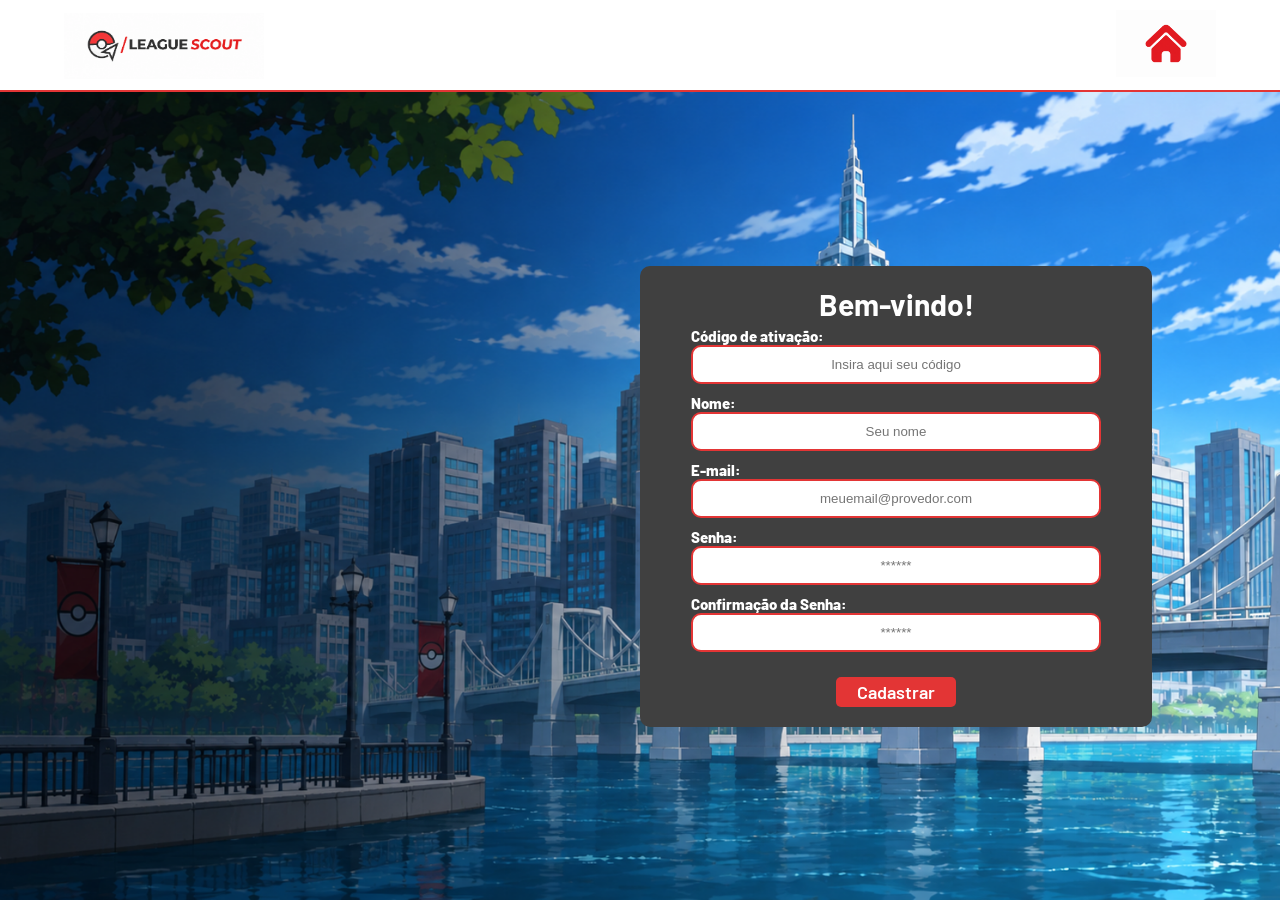
==== public/cadastro.html @ b9e34e99 "telas home e login iniciadas" ====
<!DOCTYPE html>
<html lang="pt-br">

<head>
  <meta charset="UTF-8" />
  <meta http-equiv="X-UA-Compatible" content="IE=edge" />
  <meta name="viewport" content="width=device-width, initial-scale=1.0" />

  <title>AquaTech | Cadastro</title>

  <script src="./js/sessao.js"></script>

  <link rel="stylesheet" href="./css/estilo.css" />
  <link rel="stylesheet" href="./css/navbar-login-cadastro.css" >
  <link rel="icon" href="./assets/icon/favicon2.ico" />
  <link rel="preconnect" href="https://fonts.gstatic.com" />
</head>

<body onload="listar()">
  <!--header inicio-->
  <div class="header">
      <div class="container-header">
        <h1 class="logotipo"><img src="assets/imgs/logotipo.png"></h1>
        <ul class="navbar">
          <li>
            <a href="index.html" class="icone-home"><img src="assets/imgs/icone_home.png" alt=""></a> 
          </li>
        </ul>
      </div>
    </div>
  <!--header fim-->

  <div class="cadastro">
    <div class="alerta_erro">
      <div class="card_erro" id="cardErro">
        <span id="mensagem_erro"></span>
      </div>
    </div>
    <div class="container">
      <div class="card card-cadastro">
        <h2>Bem-vindo!</h2>
        <div class="formulario">
          <!--
                         Para inserir mais um campo, copie uma das inputs abaixo.
                         Assim que inserir vá para o script abaixo.
                     -->
          <div class="campo">
            <span>Código de ativação:</span>
            <input id="codigo_input" type="text" placeholder="Insira aqui seu código" />
          </div>
          <div class="campo">
            <span>Nome:</span>
            <input id="nome_input" type="text" placeholder="Seu nome" />
          </div>
          <div class="campo">
            <span>E-mail:</span>
            <input id="email_input" type="text" placeholder="meuemail@provedor.com" />
          </div>
          <div class="campo">
            <span>Senha:</span>
            <input id="senha_input" type="password" placeholder="******" />
          </div>
          <div class="campo">
            <span>Confirmação da Senha:</span>
            <input id="confirmacao_senha_input" type="password" placeholder="******" />
          </div>
          <button class="botao" onclick="cadastrar()">Cadastrar</button>
        </div>
        <div id="div_aguardar" class="loading-div">
          <img src="./assets/circle-loading.gif" id="loading-gif" />
        </div>

        <div id="div_erros_login"></div>
      </div>
    </div>
  </div>

</body>

</html>

<script>

  // Array para armazenar empresas cadastradas para validação de código de ativação 
  let listaEmpresasCadastradas = [];

  function cadastrar() {
    // aguardar();

    //Recupere o valor da nova input pelo nome do id
    // Agora vá para o método fetch logo abaixo
    var nomeVar = nome_input.value;
    var emailVar = email_input.value;
    var senhaVar = senha_input.value;
    var confirmacaoSenhaVar = confirmacao_senha_input.value;
    var codigoVar = codigo_input.value;
    var idEmpresaVincular

    // Verificando se há algum campo em branco
    if (
      nomeVar == "" ||
      emailVar == "" ||
      senhaVar == "" ||
      confirmacaoSenhaVar == "" ||
      codigoVar == ""
    ) {
      cardErro.style.display = "block";
      mensagem_erro.innerHTML =
        "(Mensagem de erro para todos os campos em branco)";

      finalizarAguardar();
      return false;
    } else {
      setInterval(sumirMensagem, 5000);
    }

    // Verificando se o código de ativação é de alguma empresa cadastrada
    for (let i = 0; i < listaEmpresasCadastradas.length; i++) {
      if (listaEmpresasCadastradas[i].codigo_ativacao == codigoVar) {
        idEmpresaVincular = listaEmpresasCadastradas[i].id
        console.log("Código de ativação válido.");
        break;
      } else {
        cardErro.style.display = "block";
        mensagem_erro.innerHTML = "(Mensagem de erro para código inválido)";
        finalizarAguardar();
      }
    }

    // Enviando o valor da nova input
    fetch("/usuarios/cadastrar", {
      method: "POST",
      headers: {
        "Content-Type": "application/json",
      },
      body: JSON.stringify({
        // crie um atributo que recebe o valor recuperado aqui
        // Agora vá para o arquivo routes/usuario.js
        nomeServer: nomeVar,
        emailServer: emailVar,
        senhaServer: senhaVar,
        idEmpresaVincularServer: idEmpresaVincular
      }),
    })
      .then(function (resposta) {
        console.log("resposta: ", resposta);

        if (resposta.ok) {
          cardErro.style.display = "block";

          mensagem_erro.innerHTML =
            "Cadastro realizado com sucesso! Redirecionando para tela de Login...";

          setTimeout(() => {
            window.location = "login.html";
          }, "2000");

          limparFormulario();
          finalizarAguardar();
        } else {
          throw "Houve um erro ao tentar realizar o cadastro!";
        }
      })
      .catch(function (resposta) {
        console.log(`#ERRO: ${resposta}`);
        finalizarAguardar();
      });

    return false;
  }

  // Listando empresas cadastradas 
  function listar() {
    fetch("/empresas/listar", {
      method: "GET",
    })
      .then(function (resposta) {
        resposta.json().then((empresas) => {
          empresas.forEach((empresa) => {
            listaEmpresasCadastradas.push(empresa);

            console.log("listaEmpresasCadastradas")
            console.log(listaEmpresasCadastradas[0].codigo_ativacao)
          });
        });
      })
      .catch(function (resposta) {
        console.log(`#ERRO: ${resposta}`);
      });
  }

  function sumirMensagem() {
    cardErro.style.display = "none";
  }
</script>
---- public/css/estilo.css ----
@import url('https://fonts.googleapis.com/css2?family=Barlow:ital,wght@0,100;0,200;0,300;0,400;0,500;0,600;0,700;0,800;0,900;1,100;1,200;1,300;1,400;1,500;1,600;1,700;1,800;1,900&display=swap');

body {
  margin: 0;
  padding: 0;
  font-family: 'Barlow', 'Segoe UI', 'Segoe UI', Tahoma, Geneva, Verdana, sans-serif;
  background-color: black;
}

:root {
  --tamanho-header: 80px;
  --tamanho-banner: calc(100vh - var(--tamanho-header) - var(--tamanho-footer) - 2px);
  --tamanho-simulador: calc(100vh - var(--tamanho-header) - var(--tamanho-footer) - 2px);
  --tamanho-login: calc(100vh - var(--tamanho-header) - 2px);
  --tamanho-footer: 30px;
}

.container {
  display: flex;
  width: 80%;
  margin: auto;
}

/* BANNER */

.banner {
  height: var(--tamanho-banner);
  color: white;
  background-image: url('../assets/imgs/imagem_fundo_home_gradiente.png');
  background-size: cover;
}

.banner .container {
  flex-direction: column;
  justify-content: center;
  align-items: flex-start;
  height: 100%;
}

.banner .container p:not(.titulo) {
    max-width: 500px;
    line-height: 1.5;
    margin-top: 24px;
}

.banner .container .titulo {
  width: 50%;
  margin: 0;
  padding: 0;
  font-size: 36px;
}

.banner .container span {
  font-weight: 800;
}

/* MISSÃO VISÃO VALORES */

.social {
  background-color: #ffff;
  display: flex;
}

.social .container {
  justify-content: center;
}

.box img {
  width: 170px;
}

.social .container .boxes {
  display: flex;
  justify-content: space-between;
  width: 100%;
  padding: 30px 0;
}

.social p {
    text-align: center;
}

.box {
  display: flex;
  align-items: center;
}

/* FOOTER */

.footer {
    width: 100%;
    height: 100px;

    background-image: url("../assets/imgs/image_footer.png");
    background-repeat: no-repeat;
    background-color: #EEECFA;

    background-size: 100% auto;
    background-position: center calc(100% + 130px);
}



.footer .container .version {
  font-size: 12px;
}

/* LOGIN */

.login {
  height: var(--tamanho-login);
  background-image: url('../assets/imgs/fundo_login.png');
  background-size: cover;
}

.login .container {
  justify-content: flex-end;
  align-items: center;
  height: 100%;
}

/* CADASTRO */

.cadastro {
  height: var(--tamanho-login);
  background-image: url('../assets/imgs/fundo_cadastro.png');
  background-size: cover;
}

.cadastro .container {
  justify-content: flex-end;
  align-items: center;
  height: 100%;
}

.card {
  width: 50%;
  background-color: #404040;
  border-radius: 10px;
  display: flex;
  align-items: center;
  justify-content: space-evenly;
  color: #FFFF;
  flex-direction: column;
  height: fit-content;
  padding: 20px 0;
}

.card h2 {
  margin: 0;
  font-size: 30px;
}

.formulario {
  display: flex;
  height: 90%;
  width: 80%;
  justify-content: space-around;
  flex-direction: column;
}

.formulario span {
  font-size: 15px;
  font-weight: 800;
}

.formulario input {
  border: 2px solid #E33535;
  text-align: center;
  border-radius: 10px;
  margin: 0;
}

.formulario select {
  border: 2px solid #E33535;
  background-color: white;
  color: gray;
  height: 36px;
  text-align: center;
  border-radius: 10px;
  margin: 0;
}

.campo {
  display: flex;
  flex-direction: column;
  justify-content: start;
  padding: 5px 0;
}

.botao {
  cursor: pointer;
  font-family: "Barlow", sans-serif;
  border: 0;
  border-radius: 5px;
  font-weight: 600;
  font-size: 18px;
  color: #fff;
  background-color: #E33535;
  width: 120px;
  height: 30px;
  align-self: center;
  margin-top: 20px;
}

.loading-div {
  width: 50px;
  display: none;
}

.loading-div img {
  height: 50px;
  width: 50px;
}

#div_erros_login {
  display: none
}

/* FORMULARIO */

.alerta_erro{
  display: flex;
  justify-content: flex-end;
}

.card_erro {
  display: none;
  background-color: #fff;
  color: black;
  width: 230px;
  position: fixed;
  border-radius: 4px;
  border: #ED145B 3px solid;
  padding: 10px;
  margin-right: 10%;
}

.card_erro #mensagem_erro{
  font-weight: 500;
  font-size: 20px;
}

.formulario .tipo_campo {
  font-size: 20px;
  font-weight: 600 !important;
}

.formulario {
  display: flex;
  flex-direction: column;
}

input {
  margin-bottom: 10px;
  border: 2px solid #32b9cd;
  padding: 10px;
  text-align: center;
  border-radius: 10px;
}

.btn {
  font-family: "Barlow", sans-serif;
  border: 0;
  border-radius: 5px;
  font-weight: 600;
  font-size: 18px;
  padding: 10px 15px;
  color: white;
  background-color: #E33535;
  width: 120px;
  align-self: center;
  margin-top: 5px;
}

.loading-div {
  width: 50px;
  margin: auto;
  display: none;
}

.loading-div img {
  height: 50px;
  width: 50px;
}

/* SIMULADOR */

.simulador {
  color: white;
}

.simulador .container {
  flex-direction: column;
  overflow: scroll; 
  height: var(--tamanho-simulador);
}

/* ALERTA */

#alerta {
  position: absolute;
  right: 0;
  bottom: 0;
}

.mensagem-alarme {
  background-color: white;
  border-radius: 5px;
  width: 300px;
  height: 80px;
  margin: 10px;
  padding: 10px 0;
  display: flex;
  justify-content: space-evenly;
  align-items: center;
}

.mensagem-alarme h3 {
  font-size: 14px;
  margin: 0;
}

.mensagem-alarme .informacao {
  width: 66%;
}

.alarme-sino {
  width: 48px;
  height: 48px;
  animation-name: bell;
  animation-duration: 4s;
  background-image: url('https://cdn-icons-png.flaticon.com/512/1157/1157000.png');
  background-size: cover;
  animation-iteration-count: infinite;
}

@keyframes bell {
  0%   {transform: rotate(25deg)}
  25%  {transform: rotate(-25deg)}
  50%  {transform: rotate(25deg)}
  75%  {transform: rotate(-25deg)}
  100% {transform: rotate(25deg)}
}
---- public/css/navbar-login-cadastro.css ----
:root {
  --tamanho-header: 90px;
}

.header {
  height: var(--tamanho-header);
  border-bottom: 2px solid #E33535;
  background-color: #FFFF;
}

.header .container-header {
  justify-content: space-between;
  align-items: center;
  height: 100%;
}

.container-header {
  display: flex;
  width: 90%;
  margin: auto;
}

.logotipo img {
  margin-top: 8px;
  width: 200px;
}

.navbar {

  display: flex;
  align-items: center;
  justify-content: space-between;
  list-style: none;
}

.navbar button {
    border-color: #E33535;
    border-radius: 5px;
    background-color: #E33535;
    color: #FFFF;

}

.icone-home img{
    width: 100px;
}
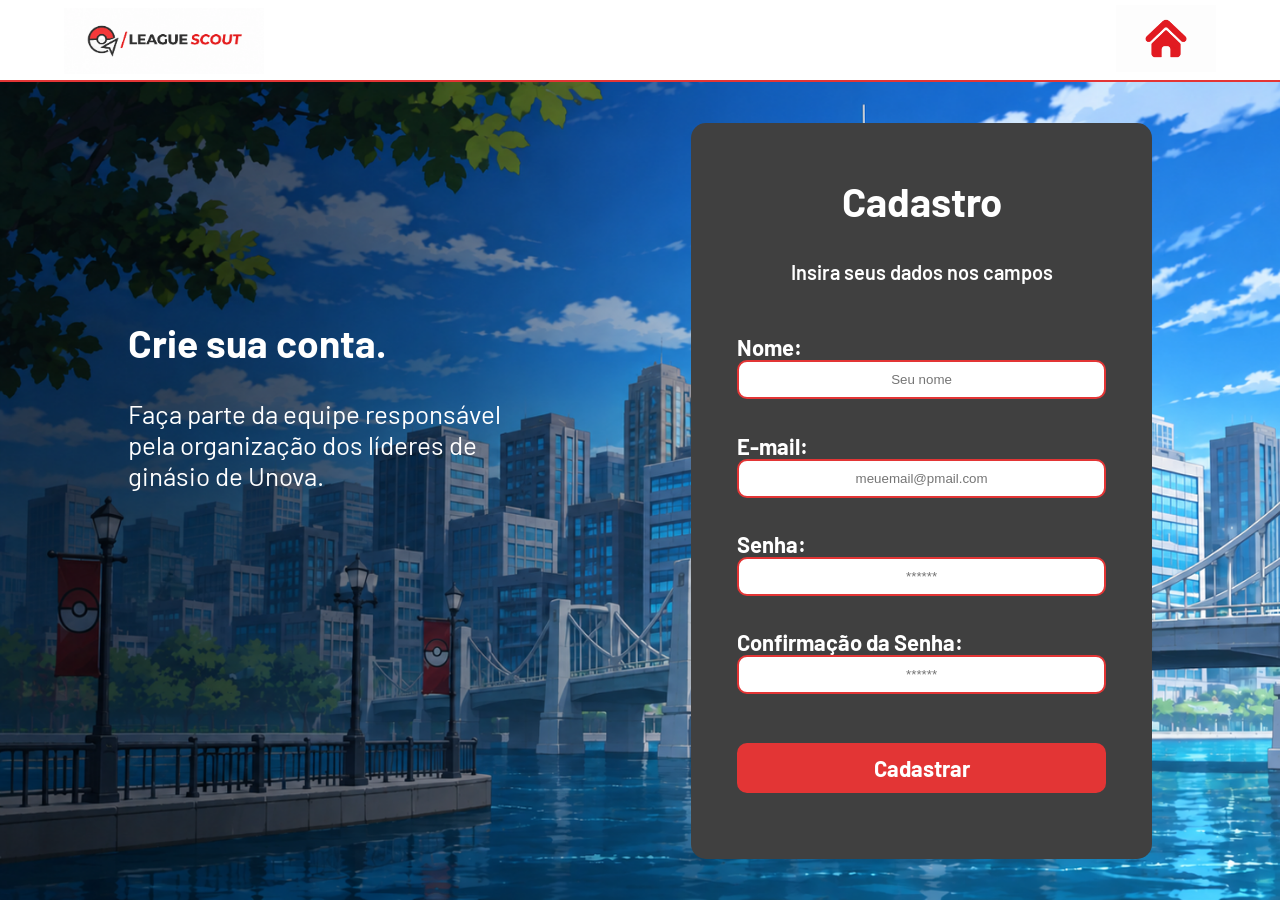
==== commit cde2ceea: "Finalizei os formularios da pagina de login e cadastro e fiz alguns ajustes na home'" ====
--- a/public/cadastro.html
+++ b/public/cadastro.html
@@ -6,7 +6,7 @@
   <meta http-equiv="X-UA-Compatible" content="IE=edge" />
   <meta name="viewport" content="width=device-width, initial-scale=1.0" />
 
-  <title>AquaTech | Cadastro</title>
+  <title>LeagueScout | Cadastro</title>
 
   <script src="./js/sessao.js"></script>
 
@@ -37,24 +37,27 @@
       </div>
     </div>
     <div class="container">
+
+      <div class="titulo" >
+        <h2>Crie sua conta.</h2>
+        <span>Faça parte da equipe responsável pela organização dos líderes de ginásio de Unova.</span>
+      </div>
+
       <div class="card card-cadastro">
-        <h2>Bem-vindo!</h2>
+        <h2>Cadastro</h2>
+        <span>Insira seus dados nos campos</span>
         <div class="formulario">
           <!--
                          Para inserir mais um campo, copie uma das inputs abaixo.
                          Assim que inserir vá para o script abaixo.
                      -->
           <div class="campo">
-            <span>Código de ativação:</span>
-            <input id="codigo_input" type="text" placeholder="Insira aqui seu código" />
-          </div>
-          <div class="campo">
             <span>Nome:</span>
             <input id="nome_input" type="text" placeholder="Seu nome" />
           </div>
           <div class="campo">
             <span>E-mail:</span>
-            <input id="email_input" type="text" placeholder="meuemail@provedor.com" />
+            <input id="email_input" type="text" placeholder="meuemail@pmail.com" />
           </div>
           <div class="campo">
             <span>Senha:</span>
--- a/public/css/estilo.css
+++ b/public/css/estilo.css
@@ -37,24 +37,22 @@
   height: 100%;
 }
 
-.banner .container p:not(.titulo) {
-    max-width: 500px;
-    line-height: 1.5;
-    margin-top: 24px;
+.banner .container p {
+  max-width: 500px;
+  line-height: 1.5;
+  margin-top: 24px;
+  font-weight: 400;
+  font-size: 24px;
 }
 
 .banner .container .titulo {
-  width: 50%;
   margin: 0;
   padding: 0;
-  font-size: 36px;
-}
-
-.banner .container span {
-  font-weight: 800;
-}
-
-/* MISSÃO VISÃO VALORES */
+  font-size: 40px;
+  font-weight: 600;
+}
+
+/* SOBRE MIM */
 
 .social {
   background-color: #ffff;
@@ -69,7 +67,7 @@
   width: 170px;
 }
 
-.social .container .boxes {
+.social .boxes {
   display: flex;
   justify-content: space-between;
   width: 100%;
@@ -96,27 +94,35 @@
     background-color: #EEECFA;
 
     background-size: 100% auto;
-    background-position: center calc(100% + 130px);
-}
-
-
-
-.footer .container .version {
-  font-size: 12px;
-}
+    background-position: center calc(100% + 190px);
+}
+
 
 /* LOGIN */
 
 .login {
   height: var(--tamanho-login);
   background-image: url('../assets/imgs/fundo_login.png');
-  background-size: cover;
+  background-size:cover;
 }
 
 .login .container {
-  justify-content: flex-end;
+  justify-content: space-between;
   align-items: center;
   height: 100%;
+}
+
+.card-login {
+  width: 45%;
+  height: 70%;
+  background-color: #404040;
+  border-radius: 15px;
+  display: flex;
+  align-items: center;
+  justify-content: space-evenly;
+  color: #FFFF;
+  flex-direction: column;
+  padding: 20px 0;
 }
 
 /* CADASTRO */
@@ -124,44 +130,58 @@
 .cadastro {
   height: var(--tamanho-login);
   background-image: url('../assets/imgs/fundo_cadastro.png');
-  background-size: cover;
-}
+  background-size:cover;
+}
+
 
 .cadastro .container {
-  justify-content: flex-end;
+  justify-content: space-between;
   align-items: center;
   height: 100%;
 }
 
-.card {
-  width: 50%;
+.titulo{
+  color: #FFFF;
+  margin-bottom: 20%;
+  width: 40%;
+  font-size: 26px;
+}
+
+.card-cadastro {
+  width: 45%;
+  height: 85%;
   background-color: #404040;
-  border-radius: 10px;
+  border-radius: 15px;
   display: flex;
   align-items: center;
   justify-content: space-evenly;
   color: #FFFF;
   flex-direction: column;
-  height: fit-content;
   padding: 20px 0;
 }
 
 .card h2 {
   margin: 0;
-  font-size: 30px;
+  font-size: 40px;
+}
+
+.card span {
+  margin: 0;
+  font-size: 20px;
+  font-weight: 600;
 }
 
 .formulario {
   display: flex;
-  height: 90%;
+  height: 70%;
   width: 80%;
   justify-content: space-around;
   flex-direction: column;
 }
 
 .formulario span {
-  font-size: 15px;
-  font-weight: 800;
+  font-size: 22px;
+  font-weight: 700;
 }
 
 .formulario input {
@@ -192,13 +212,13 @@
   cursor: pointer;
   font-family: "Barlow", sans-serif;
   border: 0;
-  border-radius: 5px;
-  font-weight: 600;
-  font-size: 18px;
+  border-radius: 10px;
+  font-weight: 700;
+  font-size: 22px;
   color: #fff;
   background-color: #E33535;
-  width: 120px;
-  height: 30px;
+  width: 100%;
+  height: 50px;
   align-self: center;
   margin-top: 20px;
 }
--- a/public/css/navbar-login-cadastro.css
+++ b/public/css/navbar-login-cadastro.css
@@ -1,5 +1,5 @@
 :root {
-  --tamanho-header: 90px;
+  --tamanho-header: 80px;
 }
 
 .header {
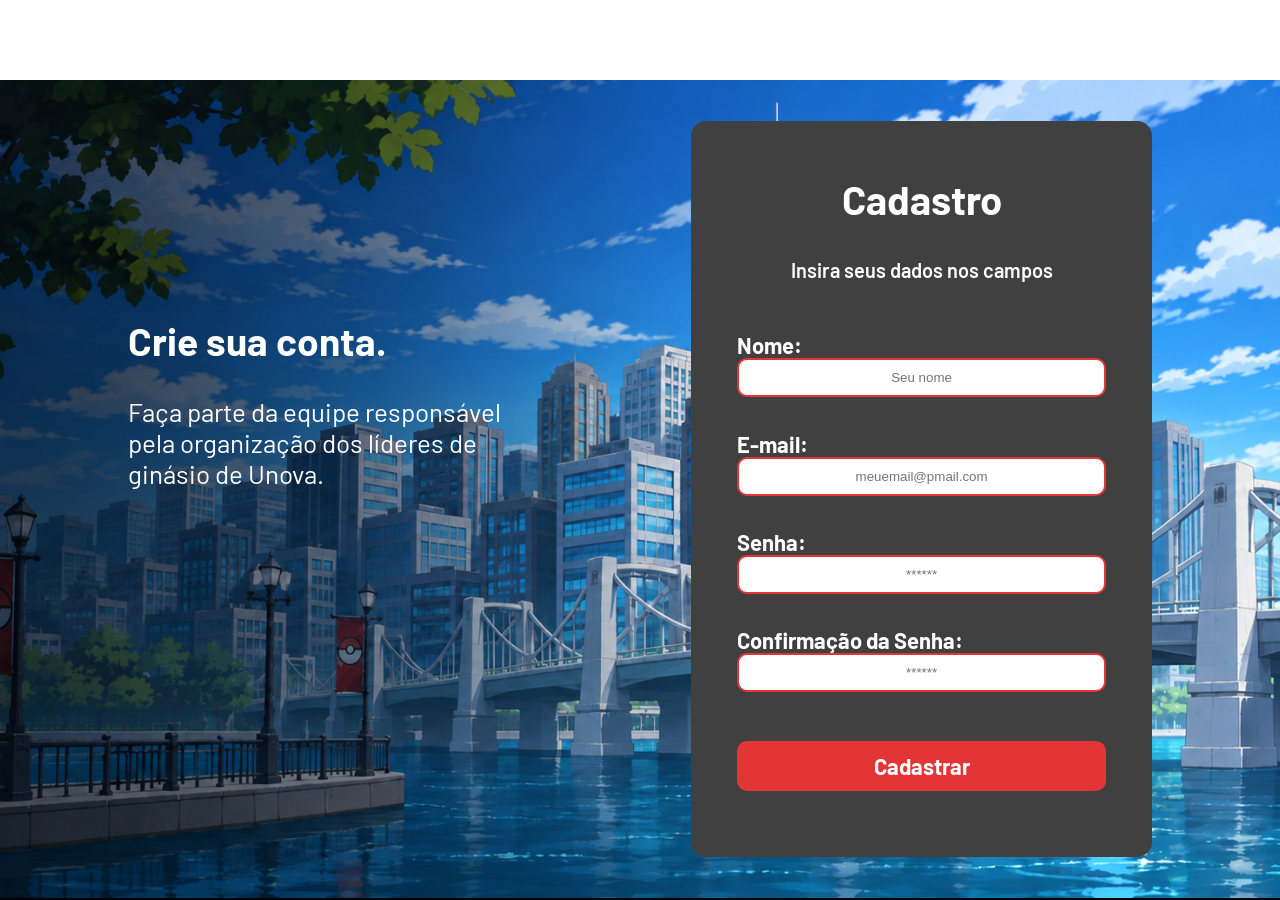
==== commit d16bdce4: "navbar tranformada em um componente que valida se o usuario esta logado" ====
--- a/public/cadastro.html
+++ b/public/cadastro.html
@@ -11,23 +11,15 @@
   <script src="./js/sessao.js"></script>
 
   <link rel="stylesheet" href="./css/estilo.css" />
-  <link rel="stylesheet" href="./css/navbar-login-cadastro.css" >
+  <link rel="stylesheet" href="./css/navbar.css" />
   <link rel="icon" href="./assets/icon/favicon2.ico" />
   <link rel="preconnect" href="https://fonts.gstatic.com" />
 </head>
 
-<body onload="listar()">
+<body class="pagina-interna" onload="listar()">
   <!--header inicio-->
-  <div class="header">
-      <div class="container-header">
-        <h1 class="logotipo"><img src="assets/imgs/logotipo.png"></h1>
-        <ul class="navbar">
-          <li>
-            <a href="index.html" class="icone-home"><img src="assets/imgs/icone_home.png" alt=""></a> 
-          </li>
-        </ul>
-      </div>
-    </div>
+  <!-- Navbar compartilhada: o componente é carregado por js/navbar.js -->
+  <div id="navbar-container"></div>
   <!--header fim-->
 
   <div class="cadastro">
@@ -47,10 +39,7 @@
         <h2>Cadastro</h2>
         <span>Insira seus dados nos campos</span>
         <div class="formulario">
-          <!--
-                         Para inserir mais um campo, copie uma das inputs abaixo.
-                         Assim que inserir vá para o script abaixo.
-                     -->
+
           <div class="campo">
             <span>Nome:</span>
             <input id="nome_input" type="text" placeholder="Seu nome" />
@@ -78,6 +67,10 @@
     </div>
   </div>
 
+  <script src="/js/navbar.js"></script>
+  <script>
+    carregarNavbar();
+  </script>
 </body>
 
 </html>
--- a/public/css/estilo.css
+++ b/public/css/estilo.css
@@ -131,6 +131,7 @@
   height: var(--tamanho-login);
   background-image: url('../assets/imgs/fundo_cadastro.png');
   background-size:cover;
+  background-position: bottom;
 }
 
 
--- a/public/css/navbar.css
+++ b/public/css/navbar.css
@@ -0,0 +1,102 @@
+/* Estilos compartilhados da navbar do League Scout.
+   Arquivo único usado pelas páginas Home, Login e Cadastro. */
+
+:root {
+  --tamanho-header: 80px;
+}
+
+/* Container onde o componente é injetado.
+   Reserva a altura e o fundo para evitar salto de layout durante o carregamento. */
+#navbar-container {
+  min-height: var(--tamanho-header);
+  background-color: #FFFF;
+}
+
+.header {
+  height: var(--tamanho-header);
+  border-bottom: 2px solid #E33535;
+  background-color: #FFFF;
+}
+
+.header .container-header {
+  justify-content: space-between;
+  align-items: center;
+  height: 100%;
+}
+
+.header a {
+  text-decoration: none;
+  color: #404040;
+}
+
+.header li {
+  color: #404040;
+}
+
+.container-header {
+  display: flex;
+  width: 95%;
+  margin: auto;
+}
+
+.logotipo img {
+  margin-top: 8px;
+  width: 200px;
+}
+
+.agora {
+  font-weight: 800;
+}
+
+.navbar {
+  width: 330px;
+  display: flex;
+  align-items: center;
+  justify-content: space-between;
+  list-style: none;
+}
+
+/* Botão Login: link estilizado como botão, sem <button> dentro de <a>. */
+.navbar .botao-login {
+  display: block;
+  cursor: pointer;
+  font-family: "Barlow", sans-serif;
+  font-weight: 600;
+  font-size: 16px;
+  color: #fff;
+  background-color: #E33535;
+  border-radius: 5px;
+  text-align: center;
+  width: 85px;
+  padding: 3px;
+}
+
+/* Separador entre os links e o botão de Login. */
+.nav-separador {
+  font-size: 30px;
+}
+
+/* Ícone de perfil do administrador logado. */
+.icone-perfil {
+  display: block;
+}
+
+.icone-perfil img {
+  display: block;
+  width: 40px;
+}
+
+/* Ícone de Home das páginas Login e Cadastro. */
+.icone-home img {
+  width: 100px;
+}
+
+/* Páginas internas (Login e Cadastro):
+   container um pouco mais estreito e navbar sem largura fixa. */
+body.pagina-interna .container-header {
+  width: 90%;
+}
+
+body.pagina-interna .navbar {
+  width: auto;
+}
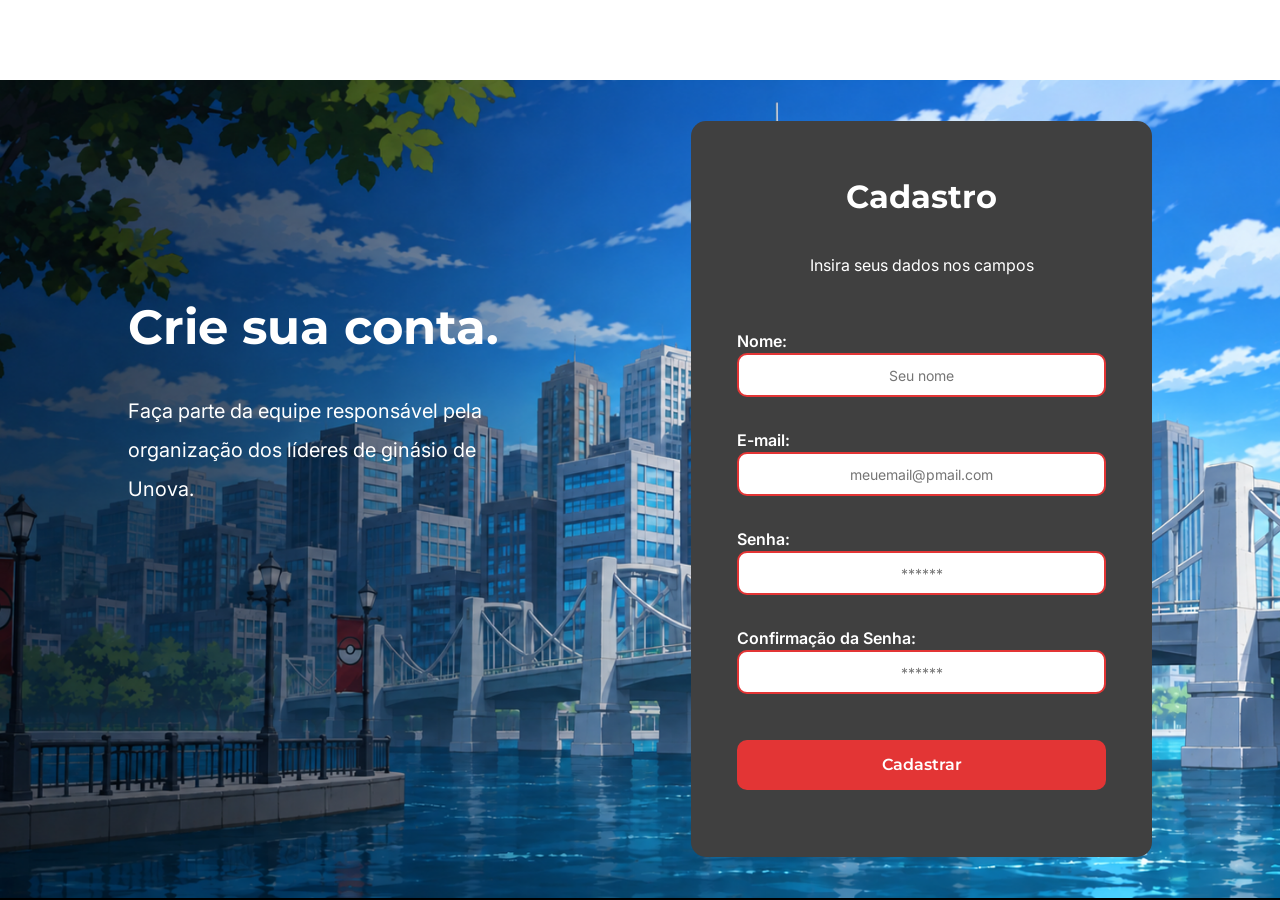
==== commit 45625427: "Mudança na fontes utilizadas e ajustes na estilização dos textos" ====
--- a/public/cadastro.html
+++ b/public/cadastro.html
@@ -31,7 +31,7 @@
     <div class="container">
 
       <div class="titulo" >
-        <h2>Crie sua conta.</h2>
+        <h1>Crie sua conta.</h1>
         <span>Faça parte da equipe responsável pela organização dos líderes de ginásio de Unova.</span>
       </div>
 
--- a/public/css/estilo.css
+++ b/public/css/estilo.css
@@ -1,10 +1,18 @@
 @import url('https://fonts.googleapis.com/css2?family=Barlow:ital,wght@0,100;0,200;0,300;0,400;0,500;0,600;0,700;0,800;0,900;1,100;1,200;1,300;1,400;1,500;1,600;1,700;1,800;1,900&display=swap');
+
+/* Tipografia do League Scout: Montserrat para títulos e destaques,
+   Inter para textos de leitura. Importação única, com os pesos utilizados. */
+@import url('https://fonts.googleapis.com/css2?family=Inter:wght@400;600&family=Montserrat:wght@600;700;800&display=swap');
 
 body {
   margin: 0;
   padding: 0;
   font-family: 'Barlow', 'Segoe UI', 'Segoe UI', Tahoma, Geneva, Verdana, sans-serif;
   background-color: black;
+}
+
+html {
+    scroll-behavior: smooth;
 }
 
 :root {
@@ -13,6 +21,10 @@
   --tamanho-simulador: calc(100vh - var(--tamanho-header) - var(--tamanho-footer) - 2px);
   --tamanho-login: calc(100vh - var(--tamanho-header) - 2px);
   --tamanho-footer: 30px;
+
+  /* Fontes oficiais do League Scout */
+  --fonte-titulo: 'Montserrat', sans-serif;
+  --fonte-texto: 'Inter', sans-serif;
 }
 
 .container {
@@ -41,25 +53,29 @@
   max-width: 500px;
   line-height: 1.5;
   margin-top: 24px;
-  font-weight: 400;
-  font-size: 24px;
+  font-family: var(--fonte-texto);
+  font-weight: 400;
+  font-size: 20px;
 }
 
 .banner .container .titulo {
   margin: 0;
   padding: 0;
-  font-size: 40px;
-  font-weight: 600;
+  width: auto;
+  font-family: var(--fonte-titulo);
+  font-size: 48px;
+  font-weight: 800;
+  line-height: 1.2;
 }
 
 /* SOBRE MIM */
 
-.social {
+.sobre_mim {
   background-color: #ffff;
   display: flex;
 }
 
-.social .container {
+.sobre_mim .container {
   justify-content: center;
 }
 
@@ -67,15 +83,19 @@
   width: 170px;
 }
 
-.social .boxes {
+.sobre_mim .boxes {
   display: flex;
   justify-content: space-between;
   width: 100%;
   padding: 30px 0;
 }
 
-.social p {
+.sobre_mim p {
     text-align: center;
+    font-family: var(--fonte-texto);
+    font-size: 16px;
+    font-weight: 400;
+    line-height: 1.5;
 }
 
 .box {
@@ -163,13 +183,18 @@
 
 .card h2 {
   margin: 0;
-  font-size: 40px;
-}
-
-.card span {
-  margin: 0;
-  font-size: 20px;
-  font-weight: 600;
+  font-family: var(--fonte-titulo);
+  font-size: 32px;
+  font-weight: 700;
+  line-height: 1.2;
+}
+
+.card > span {
+  margin: 0;
+  font-family: var(--fonte-texto);
+  font-size: 16px;
+  font-weight: 400;
+  line-height: 1.5;
 }
 
 .formulario {
@@ -181,8 +206,10 @@
 }
 
 .formulario span {
-  font-size: 22px;
-  font-weight: 700;
+  font-family: var(--fonte-texto);
+  font-size: 16px;
+  font-weight: 600;
+  line-height: 1.5;
 }
 
 .formulario input {
@@ -211,11 +238,11 @@
 
 .botao {
   cursor: pointer;
-  font-family: "Barlow", sans-serif;
+  font-family: var(--fonte-titulo);
   border: 0;
   border-radius: 10px;
-  font-weight: 700;
-  font-size: 22px;
+  font-weight: 600;
+  font-size: 16px;
   color: #fff;
   background-color: #E33535;
   width: 100%;
@@ -258,8 +285,9 @@
 }
 
 .card_erro #mensagem_erro{
-  font-weight: 500;
-  font-size: 20px;
+  font-family: var(--fonte-texto);
+  font-weight: 600;
+  font-size: 16px;
 }
 
 .formulario .tipo_campo {
@@ -362,4 +390,48 @@
   50%  {transform: rotate(25deg)}
   75%  {transform: rotate(-25deg)}
   100% {transform: rotate(25deg)}
+}
+
+/* TIPOGRAFIA — LEAGUE SCOUT
+   Regras restritas às páginas Home, Login e Cadastro, identificadas pelas
+   classes no body definidas na REQ-001. As páginas legadas mantêm a Barlow. */
+
+body.pagina-home,
+body.pagina-interna {
+  font-family: var(--fonte-texto);
+  font-weight: 400;
+  line-height: 1.5;
+}
+
+/* Login e Cadastro: título e descrição de apresentação */
+body.pagina-interna .titulo h1 {
+  font-family: var(--fonte-titulo);
+  font-size: 48px;
+  font-weight: 700;
+  line-height: 1.2;
+}
+
+body.pagina-interna .titulo span {
+  font-family: var(--fonte-texto);
+  font-size: 20px;
+  font-weight: 400;
+  line-height: 1.5;
+}
+
+/* Texto auxiliar, como "Não possui uma conta?" */
+body.pagina-interna .formulario .texto-auxiliar {
+  font-weight: 400;
+}
+
+/* Campos dos formulários e placeholders */
+body.pagina-interna input {
+  font-family: var(--fonte-texto);
+  font-size: 16px;
+  font-weight: 400;
+}
+
+body.pagina-interna input::placeholder {
+  font-family: var(--fonte-texto);
+  font-size: 14px;
+  font-weight: 400;
 }
--- a/public/css/navbar.css
+++ b/public/css/navbar.css
@@ -48,6 +48,18 @@
   font-weight: 800;
 }
 
+/* Tipografia dos links da Home: Montserrat 16/600.
+   O link ativo (.agora) mantém o destaque em 800. */
+body.pagina-home .navbar a {
+  font-family: var(--fonte-titulo);
+  font-size: 16px;
+  font-weight: 600;
+}
+
+body.pagina-home .navbar .agora a {
+  font-weight: 800;
+}
+
 .navbar {
   width: 330px;
   display: flex;
@@ -60,7 +72,7 @@
 .navbar .botao-login {
   display: block;
   cursor: pointer;
-  font-family: "Barlow", sans-serif;
+  font-family: var(--fonte-titulo);
   font-weight: 600;
   font-size: 16px;
   color: #fff;
